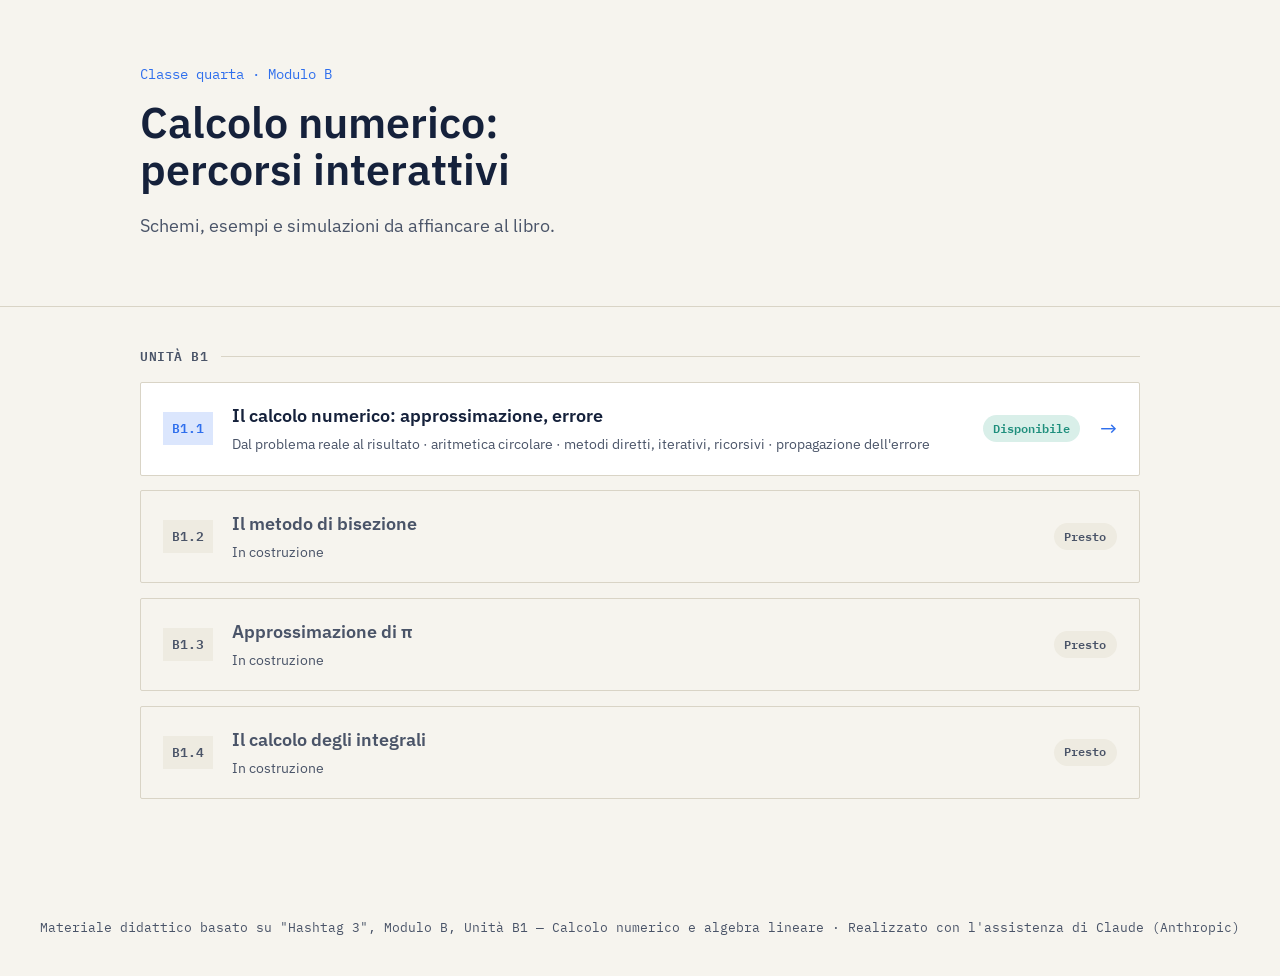
==== index.html @ eaafea5c "create le prime pagine e l'index" ====
<!DOCTYPE html>
<html lang="it">

<head>
  <meta charset="UTF-8">
  <meta name="viewport" content="width=device-width, initial-scale=1">
  <title>Calcolo numerico — Percorsi interattivi</title>
  <meta name="description" content="Indice dei percorsi interattivi del Modulo B: calcolo numerico, errore, bisezione, π, integrali">
  <link rel="preconnect" href="https://fonts.googleapis.com">
  <link rel="preconnect" href="https://fonts.gstatic.com" crossorigin>
  <link href="https://fonts.googleapis.com/css2?family=IBM+Plex+Mono:wght@400;500;600&family=IBM+Plex+Sans:ital,wght@0,400;0,600;1,400&display=swap" rel="stylesheet">
  <link rel="stylesheet" href="stile.css">
  <style>
    /* Stili specifici dell'indice: elenco di link (.linkcard).
       Colori, font e reset arrivano da stile.css.

       PER ATTIVARE UNA VOCE quando la pagina è pronta:
       1) sostituisci <div class="linkcard disabled" aria-disabled="true"> con <a class="linkcard ready" href="nome-pagina.html">
          (e il </div> di chiusura con </a>)
       2) cambia lo stato da "Presto" a "Disponibile"
       3) aggiungi <span class="arrow">→</span> in fondo alla card            */

    main { padding: 2.5em 1.5em 5em; }

    .module-label {
      font-family: var(--font-mono);
      font-size: .8rem;
      font-weight: 600;
      letter-spacing: .04em;
      text-transform: uppercase;
      color: var(--ink-soft);
      margin: 0 0 1.2em;
      display: flex; align-items: center; gap: 1em;
    }
    .module-label::after { content: ""; flex: 1; height: 1px; background: var(--line); }

    .list { display: flex; flex-direction: column; gap: .9em; }

    .linkcard {
      display: flex; align-items: center; gap: 1.2em;
      border: 1px solid var(--line);
      border-radius: var(--radius);
      background: #fff;
      padding: 1.2em 1.4em;
      text-decoration: none; color: inherit;
      transition: border-color .15s, transform .15s, box-shadow .15s;
    }
    a.linkcard:hover {
      border-color: var(--blue);
      transform: translateY(-2px);
      box-shadow: 0 14px 30px -20px rgba(21, 33, 59, .45);
    }
    a.linkcard:focus-visible { border-color: var(--blue); }

    .linkcard .num {
      font-family: var(--font-mono); font-size: .8rem; font-weight: 600;
      color: var(--blue); background: var(--blue-dim);
      padding: .5em .7em; white-space: nowrap; flex-shrink: 0;
    }
    .linkcard .body { flex: 1; min-width: 0; }
    .linkcard .body h3 { margin: 0 0 .2em; font-size: 1.1rem; }
    .linkcard .body p { margin: 0; font-size: .9rem; color: var(--ink-soft); max-width: none; }

    .linkcard .status {
      font-family: var(--font-mono); font-size: .72rem; font-weight: 600;
      white-space: nowrap; border-radius: 999px; padding: .4em .9em; flex-shrink: 0;
    }
    .linkcard.ready .status { background: var(--teal-dim); color: var(--teal); }
    .linkcard .arrow { font-size: 1.3rem; color: var(--blue); flex-shrink: 0; }

    .linkcard.disabled { cursor: default; background: transparent; }
    .linkcard.disabled .num { color: var(--ink-soft); background: var(--paper-dim); }
    .linkcard.disabled .status { background: var(--paper-dim); color: var(--ink-soft); }
    .linkcard.disabled .body h3 { color: var(--ink-soft); }

    @media (max-width: 560px) {
      .linkcard { flex-wrap: wrap; gap: .8em 1em; }
      .linkcard .body { flex-basis: calc(100% - 4.5em); }
      .linkcard .status { margin-left: auto; }
      .linkcard .arrow { display: none; }
    }
  </style>
</head>

<body>

  <header class="hero">
    <div class="inner">
      <div class="eyebrow">Classe quarta · Modulo B</div>
      <h1>Calcolo numerico: percorsi interattivi</h1>
      <p class="sub">Schemi, esempi e simulazioni da affiancare al libro.</p>
    </div>
  </header>

  <main>
    <div class="inner">
    <div class="module-label">Unità B1</div>
    <div class="list">

      <a class="linkcard ready" href="01-IntroErrore.html">
        <span class="num">B1.1</span>
        <span class="body">
          <h3>Il calcolo numerico: approssimazione, errore</h3>
          <p>Dal problema reale al risultato · aritmetica circolare · metodi diretti, iterativi, ricorsivi · propagazione dell'errore</p>
        </span>
        <span class="status">Disponibile</span>
        <span class="arrow">→</span>
      </a>

      <div class="linkcard disabled" aria-disabled="true">
        <span class="num">B1.2</span>
        <span class="body">
          <h3>Il metodo di bisezione</h3>
          <p>In costruzione</p>
        </span>
        <span class="status">Presto</span>
      </div>

      <div class="linkcard disabled" aria-disabled="true">
        <span class="num">B1.3</span>
        <span class="body">
          <h3>Approssimazione di π</h3>
          <p>In costruzione</p>
        </span>
        <span class="status">Presto</span>
      </div>

      <div class="linkcard disabled" aria-disabled="true">
        <span class="num">B1.4</span>
        <span class="body">
          <h3>Il calcolo degli integrali</h3>
          <p>In costruzione</p>
        </span>
        <span class="status">Presto</span>
      </div>

    </div>
    </div>
  </main>

  <footer>Materiale didattico basato su "Hashtag 3", Modulo B, Unità B1 — Calcolo numerico e algebra lineare ·
    Realizzato con l'assistenza di Claude (Anthropic)</footer>

</body>

</html>
---- stile.css ----
/* =====================================================================
   stile.css — foglio di stile condiviso per tutte le pagine del corso
   Font: IBM Plex Sans / IBM Plex Mono (caricati con <link> nell'HTML)
   Struttura tipica di una pagina:
     <header class="hero"><div class="inner"> … </div></header>
     <section [class="alt"]><div class="inner"> … </div></section>
     <footer> … </footer>
   ===================================================================== */

/* ---------- Variabili ---------- */
:root {
  --paper: #f6f4ee;
  --paper-dim: #eeebe1;
  --ink: #15213b;
  --ink-soft: #4a5468;
  --blue: #2f6fed;
  --blue-dim: #dbe6fd;
  --teal: #1f8f7d;
  --teal-dim: #d9efe9;
  --amber: #d98c1f;
  --amber-dim: #f8e6c8;
  --red: #c4432c;
  --red-dim: #fbe4de;
  --line: #d9d4c6;
  --radius: 2px;
  --maxw: 1000px;
  --font-sans: 'IBM Plex Sans', system-ui, -apple-system, 'Segoe UI', sans-serif;
  --font-mono: 'IBM Plex Mono', ui-monospace, 'SFMono-Regular', Menlo, Consolas, monospace;
}

/* ---------- Base ---------- */
* { box-sizing: border-box; }
html { scroll-behavior: smooth; }

body {
  margin: 0;
  background: var(--paper);
  color: var(--ink);
  font-family: var(--font-sans);
  line-height: 1.55;
}

code, .mono { font-family: var(--font-mono); }

h1, h2, h3 { font-weight: 600; margin: 0 0 .4em 0; }
h2 { font-size: 1.5rem; }
h3 { font-size: 1.1rem; margin-top: 1.8em; }
p  { margin: 0 0 1em 0; max-width: 70ch; }
a  { color: var(--blue); }

:focus-visible { outline: 2px solid var(--blue); outline-offset: 2px; }

/* ---------- Layout ---------- */
.inner { max-width: var(--maxw); margin: 0 auto; }

header.hero,
section {
  padding: 3.5em 1.5em;
  border-bottom: 1px solid var(--line);
}
section.alt { background: var(--paper-dim); }

header.hero { padding-top: 4em; padding-bottom: 3em; }
header.hero .eyebrow {
  font-family: var(--font-mono);
  color: var(--blue);
  font-size: .85rem;
  margin-bottom: 1em;
}
header.hero h1 {
  font-size: clamp(1.8rem, 4vw, 2.7rem);
  line-height: 1.1;
  max-width: 20ch;
}
header.hero .sub {
  font-size: 1.15rem;
  color: var(--ink-soft);
  max-width: 60ch;
}
.hero-meta {
  display: flex; gap: 2em; margin-top: 2em; flex-wrap: wrap;
  font-family: var(--font-mono); font-size: .85rem; color: var(--ink-soft);
}
.hero-meta div span {
  display: block; color: var(--ink); font-size: 1.3rem; font-weight: 600;
  font-family: var(--font-sans);
}

footer {
  padding: 3em 1.5em;
  text-align: center;
  color: var(--ink-soft);
  font-family: var(--font-mono);
  font-size: .8rem;
}

.grid2, .grid3 { display: grid; gap: 1.2em; margin-top: 1.4em; }
.grid2 { grid-template-columns: repeat(2, 1fr); }
.grid3 { grid-template-columns: repeat(3, 1fr); }
@media (max-width: 820px) {
  .grid2, .grid3 { grid-template-columns: 1fr; }
}

/* ---------- Navigazione (opzionale) ---------- */
nav.toc {
  position: sticky; top: 0; z-index: 50;
  background: var(--ink); color: var(--paper);
  display: flex; overflow-x: auto; white-space: nowrap;
  border-bottom: 3px solid var(--blue);
}
nav.toc a {
  color: var(--paper); text-decoration: none;
  padding: .85em 1.1em; font-size: .85rem; font-family: var(--font-mono);
  border-right: 1px solid rgba(255, 255, 255, .12); opacity: .75;
}
nav.toc a:hover { opacity: 1; background: rgba(255, 255, 255, .06); }
nav.toc a span.n { color: var(--blue); margin-right: .5em; }

/* ---------- Titoli di sezione ---------- */
.kicker {
  font-family: var(--font-mono);
  color: var(--blue);
  font-size: .85rem;
  display: flex; align-items: center; gap: .6em;
  margin-bottom: .6em;
}
.kicker .num {
  width: 1.8em; height: 1.8em;
  border: 1px solid var(--blue); border-radius: 50%;
  display: flex; align-items: center; justify-content: center;
  color: var(--blue); font-size: .8rem;
}

/* ---------- Badge e riquadri di servizio ---------- */
.badge {
  font-family: var(--font-mono);
  font-size: .72rem;
  padding: .25em .6em;
  border: 1px solid;
  display: inline-block;
  vertical-align: middle;
}
.badge.onbook { color: var(--teal);  border-color: var(--teal);  background: var(--teal-dim); }
.badge.extra  { color: var(--amber); border-color: var(--amber); background: var(--amber-dim); }

.legend-box {
  display: flex; gap: .8em 2em; flex-wrap: wrap; align-items: center;
  border: 1px solid var(--line); background: #fff;
  padding: .9em 1.3em; margin: 1.6em 0 0; font-size: .9rem;
}
.legend-box .item { display: flex; align-items: center; gap: .6em; }

.teacher-note {
  border-left: 3px solid var(--teal);
  background: var(--teal-dim);
  padding: 1em 1.4em; margin: 1.5em 0; font-size: .95rem;
}
.teacher-note strong {
  color: var(--teal); font-family: var(--font-mono); font-size: .8rem;
  display: block; margin-bottom: .4em;
}

.panel {
  background: #fff; border: 1px solid var(--line);
  padding: 1.6em 1.8em; margin: 1.6em 0;
}

.resource {
  border-left: 3px solid var(--amber);
  background: var(--amber-dim);
  padding: 1em 1.3em; margin-bottom: 1em;
}
.resource .tag { font-family: var(--font-mono); font-size: .75rem; color: var(--amber); font-weight: 600; }

/* ---------- Pulsanti e form ---------- */
button {
  font-family: var(--font-mono); font-size: .85rem;
  background: var(--ink); color: var(--paper);
  border: none; padding: .7em 1.3em; cursor: pointer; border-radius: var(--radius);
}
button:hover { background: var(--blue); }
button.secondary { background: none; color: var(--ink); border: 1px solid var(--ink); }
button.secondary:hover { background: var(--ink); color: var(--paper); }
button:disabled { opacity: .4; cursor: not-allowed; }

select {
  font-family: var(--font-mono); padding: .5em; border: 1px solid var(--ink);
}

/* ---------- Tabelle dati ---------- */
table {
  border-collapse: collapse; width: 100%;
  font-family: var(--font-mono); font-size: .82rem; margin-top: 1em;
}
th, td { border: 1px solid var(--line); padding: .4em .6em; text-align: right; }
th { background: var(--ink); color: var(--paper); font-weight: 500; }
td:first-child, th:first-child { text-align: center; }
tbody tr:last-child { background: var(--blue-dim); }

.converged { color: var(--teal); font-family: var(--font-mono); font-size: .85rem; margin-top: .7em; }

/* Tabella di formule */
.formula-table {
  width: 100%; border-collapse: collapse; margin: 1.6em 0;
  font-size: 1.05rem; background: #fff; border: 1px solid var(--line);
}
.formula-table th {
  background: var(--ink); color: var(--paper); text-align: left;
  padding: .6em .9em; font-family: var(--font-mono); font-size: .8rem; font-weight: 500;
}
.formula-table td { padding: 1em .9em; border-top: 1px solid var(--line); vertical-align: middle; text-align: left; }
.formula-table td:first-child {
  font-family: var(--font-mono); font-size: .85rem; white-space: nowrap; width: 1%;
}
.formula-table td:first-child .sub { display: block; color: var(--ink-soft); font-size: .85em; font-weight: 400; }

/* ---------- Formule in HTML ---------- */
.formula-line { font-size: 1.1rem; }
.sqrt { white-space: nowrap; }
.sqrt .rad-inner { border-top: 1.5px solid currentColor; padding: 0 .12em 0 .04em; }

.frac {
  display: inline-flex; flex-direction: column; vertical-align: middle;
  text-align: center; font-size: .85em; line-height: 1.15em;
  margin: 0 .1em; position: relative; top: .05em;
}
.frac .num { border-bottom: 1.3px solid currentColor; padding: 0 .2em; }
.frac .den { padding: 0 .2em; }

.sigma {
  position: relative; display: inline-block; font-size: 1.5em;
  vertical-align: middle; margin: 0 .2em; line-height: 1; top: .08em;
}
.sigma .lim-top, .sigma .lim-bot {
  position: absolute; left: 50%; transform: translateX(-50%);
  font-size: .4em; white-space: nowrap;
}
.sigma .lim-top { top: -0.7em; }
.sigma .lim-bot { bottom: -0.5em; }

.lim {
  display: inline-flex; flex-direction: column; align-items: center;
  vertical-align: middle; line-height: 1.15; margin: 0 .3em;
}
.lim .lim-sub { font-size: .7em; }

.bullets { max-width: 70ch; padding-left: 1.2em; margin: 0 0 1.4em; }
.bullets li { margin-bottom: .4em; }
.bullets .formula-line { margin: .5em 0 .3em; }

/* ---------- Schema a blocchi ---------- */
.schema {
  display: flex; align-items: center; gap: .6em; flex-wrap: wrap;
  margin: 1.8em 0; font-family: var(--font-mono); font-size: .85rem;
}
.schema .box { border: 1px solid var(--ink); padding: .9em 1.1em; background: #fff; text-align: center; }
.schema .box.g1 { background: var(--amber-dim); border-color: var(--amber); }
.schema .box.g2 { background: var(--teal-dim);  border-color: var(--teal); }
.schema .arrow { color: var(--blue); font-size: 1.2rem; }
.schema .approx { font-size: .75rem; width: 100%; line-height: 1.7; }
.schema .approx .a1 { color: var(--amber); font-weight: 600; display: block; }
.schema .approx .a2 { color: var(--teal);  font-weight: 600; display: block; }
@media (max-width: 600px) {
  .schema { flex-direction: column; align-items: stretch; }
  .schema .arrow { text-align: center; transform: rotate(90deg); }
}

/* ---------- Simulazione overflow ---------- */
.overflow-box { display: flex; gap: 2em; align-items: center; flex-wrap: wrap; }
.byte-display {
  font-family: var(--font-mono); font-size: 2.6rem; font-weight: 600;
  background: var(--ink); color: var(--paper);
  padding: .4em .7em; min-width: 3.5em; text-align: center;
  transition: background .15s;
}
.byte-display.overflow { background: var(--red); animation: shake .35s; }
@keyframes shake {
  0%, 100% { transform: translateX(0); }
  25% { transform: translateX(-6px); }
  75% { transform: translateX(6px); }
}
.bits { display: flex; gap: .25em; margin-top: .7em; }
.bit {
  width: 1.6em; height: 1.6em; border: 1px solid var(--ink);
  display: flex; align-items: center; justify-content: center;
  font-family: var(--font-mono); font-size: .85rem; background: #fff;
}
.bit.on { background: var(--blue); color: #fff; }
.overflow-msg { font-family: var(--font-mono); font-size: .85rem; color: var(--red); min-height: 1.4em; margin-top: .8em; max-width: 42ch; }

/* ---------- Flip card ----------
   Le due facce occupano la stessa cella di una griglia: l'altezza si adatta
   alla faccia più alta, quindi il testo non viene mai tagliato.
   Uso:
   <div class="flip-card">
     <div class="flip-inner">
       <div class="flip-face front"> … </div>
       <div class="flip-face back"> … </div>
     </div>
   </div>                                                              */
.flip-card { perspective: 1000px; cursor: pointer; min-height: 200px; }
.flip-card.wide { max-width: 720px; }

.flip-inner {
  position: relative; width: 100%; height: 100%;
  display: grid;
  transition: transform .5s;
  transform-style: preserve-3d;
}
.flip-card.flipped .flip-inner { transform: rotateY(180deg); }

.flip-face {
  grid-area: 1 / 1;
  -webkit-backface-visibility: hidden;
  backface-visibility: hidden;
  border: 1px solid var(--line);
  padding: 1.3em;
  background: #fff;
  display: flex; flex-direction: column; justify-content: center;
}
.flip-face.back { transform: rotateY(180deg); background: var(--ink); color: var(--paper); font-size: .9rem; }
.flip-face p { max-width: none; }
.flip-face .tag { font-family: var(--font-mono); font-size: .75rem; color: var(--blue); }
.flip-face h3 { margin-top: .3em; }
.flip-hint { font-family: var(--font-mono); font-size: .7rem; color: var(--ink-soft); margin: .9em 0 0; }

@media (prefers-reduced-motion: reduce) {
  .flip-inner { transition: none; }
  .byte-display.overflow { animation: none; }
}

/* ---------- Slider / controlli (π, bisezione…) ---------- */
.pi-controls, .bisec-controls {
  display: flex; align-items: center; gap: 1em; flex-wrap: wrap; margin-bottom: 1em;
}
.pi-controls input[type=range] { flex: 1; min-width: 180px; }
.pi-readouts { display: flex; gap: 1.5em; flex-wrap: wrap; font-family: var(--font-mono); font-size: .85rem; }
.pi-readouts .val { font-size: 1.15rem; font-weight: 600; }
.leg { display: inline-flex; align-items: center; gap: .4em; }
.dot { width: .7em; height: .7em; border-radius: 50%; display: inline-block; }

/* ---------- Quiz ---------- */
.quiz-q { border: 1px solid var(--line); background: #fff; padding: 1.3em 1.5em; margin-bottom: 1.2em; }
.quiz-q p.qtext { font-weight: 600; margin-bottom: .8em; }
.quiz-q label { display: block; padding: .4em 0; cursor: pointer; font-size: .95rem; }
.quiz-feedback { margin-top: .8em; font-family: var(--font-mono); font-size: .85rem; padding: .6em; display: none; }
.quiz-feedback.ok { background: var(--teal-dim); color: var(--teal); display: block; }
.quiz-feedback.ko { background: var(--red-dim);  color: var(--red);  display: block; }

/* ---------- Simulazione propagazione dell'errore ---------- */
.sim-controls { display: flex; flex-wrap: wrap; align-items: center; gap: .8em 1.6em; margin-bottom: 1em; font-family: var(--font-mono); font-size: .85rem; }
.sim-controls label { display: inline-flex; align-items: center; gap: .6em; }
.sim-controls input[type=number] { font-family: var(--font-mono); font-size: .95rem; width: 7.5em; padding: .4em .5em; border: 1px solid var(--ink); background: #fff; }
.sim-controls input[type=range] { width: 200px; max-width: 100%; }
.sim-controls b { min-width: 1.6em; font-size: 1rem; }
.chips { display: inline-flex; gap: .4em; align-items: center; flex-wrap: wrap; }
.chips button { padding: .35em .8em; font-size: .8rem; }
.sim-buttons { display: flex; flex-wrap: wrap; align-items: center; gap: .6em; margin-bottom: 1.2em; }
.sim-buttons select { font-size: .85rem; }

.sim-readouts { display: grid; grid-template-columns: repeat(auto-fit, minmax(160px, 1fr)); gap: .8em; margin-bottom: .8em; }
.sim-cell { border: 1px solid var(--line); background: var(--paper); padding: .6em .8em; min-width: 0; }
.sim-cell .lbl { font-family: var(--font-mono); font-size: .7rem; color: var(--ink-soft); display: block; }
.sim-cell .v { font-family: var(--font-mono); font-size: 1rem; font-weight: 600; word-break: break-all; }
.sim-cell.bad  { background: var(--red-dim);  border-color: var(--red);  color: var(--red); }
.sim-cell.good { background: var(--teal-dim); border-color: var(--teal); color: var(--teal); }
.sim-msg { min-height: 3em; font-size: .95rem; margin: 0 0 1em; max-width: none; }

.sim-cap { font-family: var(--font-mono); font-size: .8rem; margin: 1.2em 0 .3em; color: var(--ink); }
.sim-cap small { color: var(--ink-soft); }
.sim-chart svg { width: 100%; height: auto; display: block; background: #fff; border: 1px solid var(--line); }
.sim-legend { display: flex; flex-wrap: wrap; gap: .4em 1.2em; font-family: var(--font-mono); font-size: .75rem; color: var(--ink-soft); margin-top: .5em; }
.sim-legend i { display: inline-block; width: 1.4em; height: 0; border-top: 3px solid; vertical-align: middle; margin-right: .4em; }

svg .c-grid  { stroke: var(--line); stroke-width: 1; }
svg .c-text  { font: 12px var(--font-mono); fill: var(--ink-soft); }
svg .c-div   { stroke: var(--ink-soft); stroke-width: 1; stroke-dasharray: 2 4; }
svg .c-floor { stroke: var(--red); stroke-width: 1.2; stroke-dasharray: 6 4; }
svg .c-floor-t { fill: var(--red); }
svg .c-ideal { fill: none; stroke: #9aa3b5; stroke-width: 1.6; stroke-dasharray: 5 4; }
svg .c-down  { fill: none; stroke: var(--blue);  stroke-width: 2.5; }
svg .c-up    { fill: none; stroke: var(--amber); stroke-width: 2.5; }
svg .c-dot-down { fill: var(--blue); }
svg .c-dot-up   { fill: var(--amber); }
svg .c-down-t { fill: var(--blue); font-weight: 600; }
svg .c-up-t   { fill: var(--amber); font-weight: 600; }
svg .c-now   { fill: var(--ink); stroke: #fff; stroke-width: 2; }
svg .c-now.lost { fill: var(--red); }
svg .c-err   { fill: var(--ink); cursor: pointer; }
svg .c-zero  { fill: #fff; stroke: var(--teal); stroke-width: 1.8; cursor: pointer; }
svg .c-ok-t  { fill: var(--teal); }
svg .c-ring  { fill: none; stroke: var(--blue); stroke-width: 2.2; }
@media (max-width: 600px) {
  svg .c-text { font-size: 17px; }
}
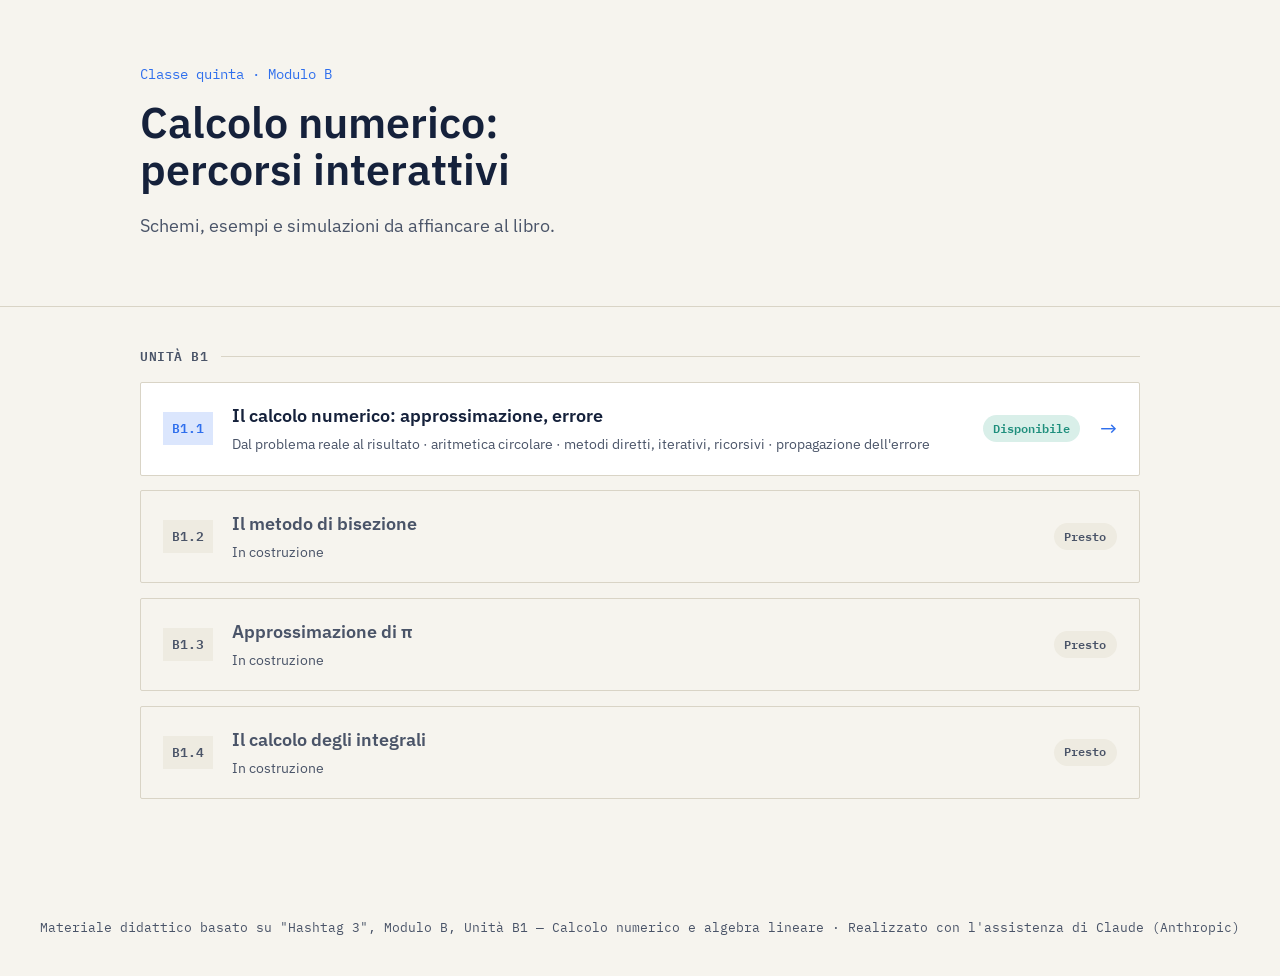
==== commit 718a4f3f: "sistemato index" ====
--- a/index.html
+++ b/index.html
@@ -5,10 +5,13 @@
   <meta charset="UTF-8">
   <meta name="viewport" content="width=device-width, initial-scale=1">
   <title>Calcolo numerico — Percorsi interattivi</title>
-  <meta name="description" content="Indice dei percorsi interattivi del Modulo B: calcolo numerico, errore, bisezione, π, integrali">
+  <meta name="description"
+    content="Indice dei percorsi interattivi del Modulo B: calcolo numerico, errore, bisezione, π, integrali">
   <link rel="preconnect" href="https://fonts.googleapis.com">
   <link rel="preconnect" href="https://fonts.gstatic.com" crossorigin>
-  <link href="https://fonts.googleapis.com/css2?family=IBM+Plex+Mono:wght@400;500;600&family=IBM+Plex+Sans:ital,wght@0,400;0,600;1,400&display=swap" rel="stylesheet">
+  <link
+    href="https://fonts.googleapis.com/css2?family=IBM+Plex+Mono:wght@400;500;600&family=IBM+Plex+Sans:ital,wght@0,400;0,600;1,400&display=swap"
+    rel="stylesheet">
   <link rel="stylesheet" href="stile.css">
   <style>
     /* Stili specifici dell'indice: elenco di link (.linkcard).
@@ -20,7 +23,9 @@
        2) cambia lo stato da "Presto" a "Disponibile"
        3) aggiungi <span class="arrow">→</span> in fondo alla card            */
 
-    main { padding: 2.5em 1.5em 5em; }
+    main {
+      padding: 2.5em 1.5em 5em;
+    }
 
     .module-label {
       font-family: var(--font-mono);
@@ -30,54 +35,132 @@
       text-transform: uppercase;
       color: var(--ink-soft);
       margin: 0 0 1.2em;
-      display: flex; align-items: center; gap: 1em;
-    }
-    .module-label::after { content: ""; flex: 1; height: 1px; background: var(--line); }
-
-    .list { display: flex; flex-direction: column; gap: .9em; }
+      display: flex;
+      align-items: center;
+      gap: 1em;
+    }
+
+    .module-label::after {
+      content: "";
+      flex: 1;
+      height: 1px;
+      background: var(--line);
+    }
+
+    .list {
+      display: flex;
+      flex-direction: column;
+      gap: .9em;
+    }
 
     .linkcard {
-      display: flex; align-items: center; gap: 1.2em;
+      display: flex;
+      align-items: center;
+      gap: 1.2em;
       border: 1px solid var(--line);
       border-radius: var(--radius);
       background: #fff;
       padding: 1.2em 1.4em;
-      text-decoration: none; color: inherit;
+      text-decoration: none;
+      color: inherit;
       transition: border-color .15s, transform .15s, box-shadow .15s;
     }
+
     a.linkcard:hover {
       border-color: var(--blue);
       transform: translateY(-2px);
       box-shadow: 0 14px 30px -20px rgba(21, 33, 59, .45);
     }
-    a.linkcard:focus-visible { border-color: var(--blue); }
+
+    a.linkcard:focus-visible {
+      border-color: var(--blue);
+    }
 
     .linkcard .num {
-      font-family: var(--font-mono); font-size: .8rem; font-weight: 600;
-      color: var(--blue); background: var(--blue-dim);
-      padding: .5em .7em; white-space: nowrap; flex-shrink: 0;
-    }
-    .linkcard .body { flex: 1; min-width: 0; }
-    .linkcard .body h3 { margin: 0 0 .2em; font-size: 1.1rem; }
-    .linkcard .body p { margin: 0; font-size: .9rem; color: var(--ink-soft); max-width: none; }
+      font-family: var(--font-mono);
+      font-size: .8rem;
+      font-weight: 600;
+      color: var(--blue);
+      background: var(--blue-dim);
+      padding: .5em .7em;
+      white-space: nowrap;
+      flex-shrink: 0;
+    }
+
+    .linkcard .body {
+      flex: 1;
+      min-width: 0;
+    }
+
+    .linkcard .body h3 {
+      margin: 0 0 .2em;
+      font-size: 1.1rem;
+    }
+
+    .linkcard .body p {
+      margin: 0;
+      font-size: .9rem;
+      color: var(--ink-soft);
+      max-width: none;
+    }
 
     .linkcard .status {
-      font-family: var(--font-mono); font-size: .72rem; font-weight: 600;
-      white-space: nowrap; border-radius: 999px; padding: .4em .9em; flex-shrink: 0;
-    }
-    .linkcard.ready .status { background: var(--teal-dim); color: var(--teal); }
-    .linkcard .arrow { font-size: 1.3rem; color: var(--blue); flex-shrink: 0; }
-
-    .linkcard.disabled { cursor: default; background: transparent; }
-    .linkcard.disabled .num { color: var(--ink-soft); background: var(--paper-dim); }
-    .linkcard.disabled .status { background: var(--paper-dim); color: var(--ink-soft); }
-    .linkcard.disabled .body h3 { color: var(--ink-soft); }
+      font-family: var(--font-mono);
+      font-size: .72rem;
+      font-weight: 600;
+      white-space: nowrap;
+      border-radius: 999px;
+      padding: .4em .9em;
+      flex-shrink: 0;
+    }
+
+    .linkcard.ready .status {
+      background: var(--teal-dim);
+      color: var(--teal);
+    }
+
+    .linkcard .arrow {
+      font-size: 1.3rem;
+      color: var(--blue);
+      flex-shrink: 0;
+    }
+
+    .linkcard.disabled {
+      cursor: default;
+      background: transparent;
+    }
+
+    .linkcard.disabled .num {
+      color: var(--ink-soft);
+      background: var(--paper-dim);
+    }
+
+    .linkcard.disabled .status {
+      background: var(--paper-dim);
+      color: var(--ink-soft);
+    }
+
+    .linkcard.disabled .body h3 {
+      color: var(--ink-soft);
+    }
 
     @media (max-width: 560px) {
-      .linkcard { flex-wrap: wrap; gap: .8em 1em; }
-      .linkcard .body { flex-basis: calc(100% - 4.5em); }
-      .linkcard .status { margin-left: auto; }
-      .linkcard .arrow { display: none; }
+      .linkcard {
+        flex-wrap: wrap;
+        gap: .8em 1em;
+      }
+
+      .linkcard .body {
+        flex-basis: calc(100% - 4.5em);
+      }
+
+      .linkcard .status {
+        margin-left: auto;
+      }
+
+      .linkcard .arrow {
+        display: none;
+      }
     }
   </style>
 </head>
@@ -86,7 +169,7 @@
 
   <header class="hero">
     <div class="inner">
-      <div class="eyebrow">Classe quarta · Modulo B</div>
+      <div class="eyebrow">Classe quinta · Modulo B</div>
       <h1>Calcolo numerico: percorsi interattivi</h1>
       <p class="sub">Schemi, esempi e simulazioni da affiancare al libro.</p>
     </div>
@@ -94,47 +177,48 @@
 
   <main>
     <div class="inner">
-    <div class="module-label">Unità B1</div>
-    <div class="list">
-
-      <a class="linkcard ready" href="01-IntroErrore.html">
-        <span class="num">B1.1</span>
-        <span class="body">
-          <h3>Il calcolo numerico: approssimazione, errore</h3>
-          <p>Dal problema reale al risultato · aritmetica circolare · metodi diretti, iterativi, ricorsivi · propagazione dell'errore</p>
-        </span>
-        <span class="status">Disponibile</span>
-        <span class="arrow">→</span>
-      </a>
-
-      <div class="linkcard disabled" aria-disabled="true">
-        <span class="num">B1.2</span>
-        <span class="body">
-          <h3>Il metodo di bisezione</h3>
-          <p>In costruzione</p>
-        </span>
-        <span class="status">Presto</span>
+      <div class="module-label">Unità B1</div>
+      <div class="list">
+
+        <a class="linkcard ready" href="01-IntroErrore.html">
+          <span class="num">B1.1</span>
+          <span class="body">
+            <h3>Il calcolo numerico: approssimazione, errore</h3>
+            <p>Dal problema reale al risultato · aritmetica circolare · metodi diretti, iterativi, ricorsivi ·
+              propagazione dell'errore</p>
+          </span>
+          <span class="status">Disponibile</span>
+          <span class="arrow">→</span>
+        </a>
+
+        <div class="linkcard disabled" aria-disabled="true">
+          <span class="num">B1.2</span>
+          <span class="body">
+            <h3>Il metodo di bisezione</h3>
+            <p>In costruzione</p>
+          </span>
+          <span class="status">Presto</span>
+        </div>
+
+        <div class="linkcard disabled" aria-disabled="true">
+          <span class="num">B1.3</span>
+          <span class="body">
+            <h3>Approssimazione di π</h3>
+            <p>In costruzione</p>
+          </span>
+          <span class="status">Presto</span>
+        </div>
+
+        <div class="linkcard disabled" aria-disabled="true">
+          <span class="num">B1.4</span>
+          <span class="body">
+            <h3>Il calcolo degli integrali</h3>
+            <p>In costruzione</p>
+          </span>
+          <span class="status">Presto</span>
+        </div>
+
       </div>
-
-      <div class="linkcard disabled" aria-disabled="true">
-        <span class="num">B1.3</span>
-        <span class="body">
-          <h3>Approssimazione di π</h3>
-          <p>In costruzione</p>
-        </span>
-        <span class="status">Presto</span>
-      </div>
-
-      <div class="linkcard disabled" aria-disabled="true">
-        <span class="num">B1.4</span>
-        <span class="body">
-          <h3>Il calcolo degli integrali</h3>
-          <p>In costruzione</p>
-        </span>
-        <span class="status">Presto</span>
-      </div>
-
-    </div>
     </div>
   </main>
 
@@ -143,4 +227,4 @@
 
 </body>
 
-</html>
+</html>
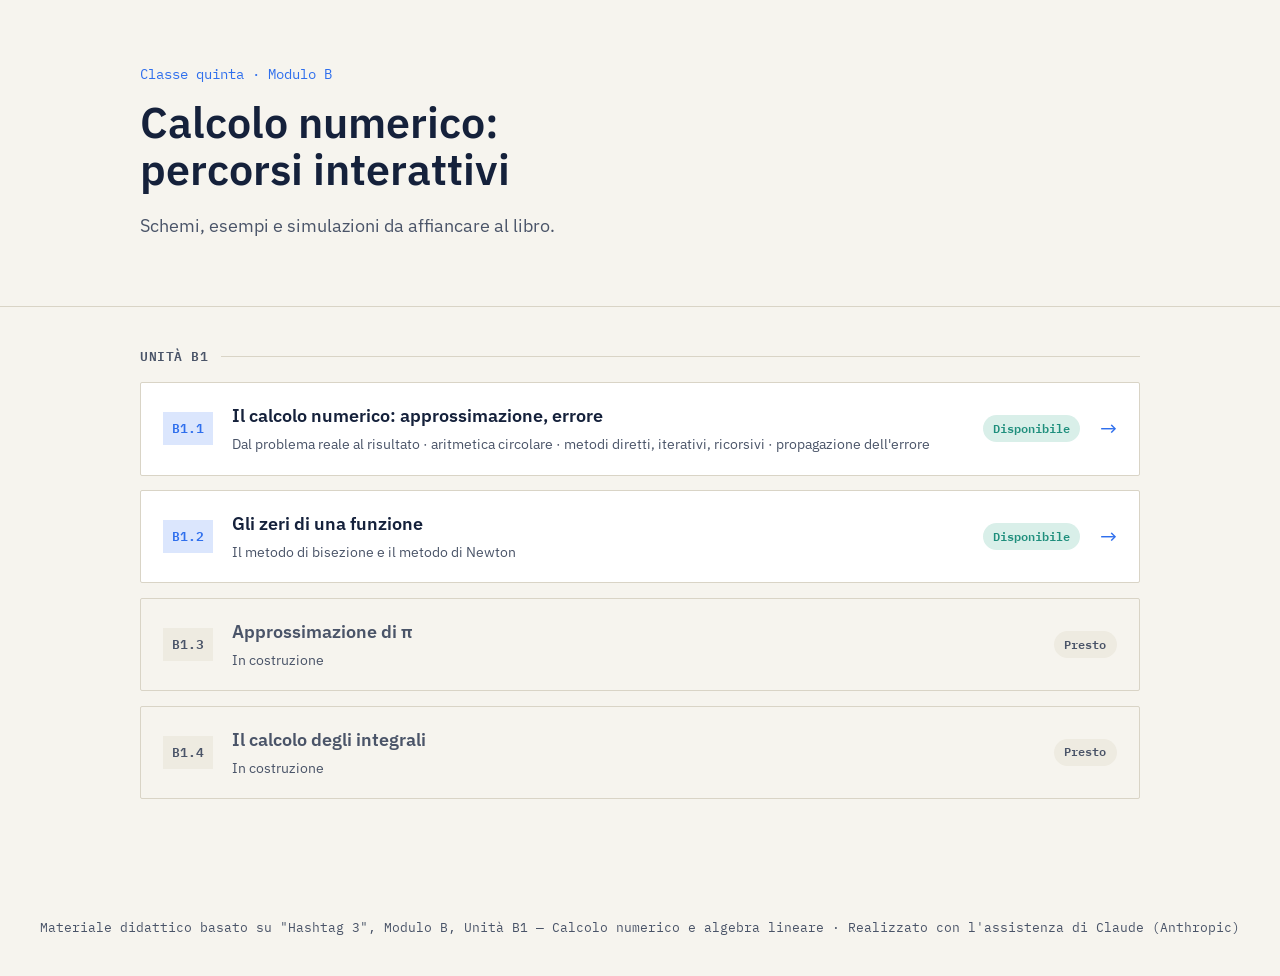
==== commit b68b0cbe: "Aggiunta pagina Zeri funzione" ====
--- a/index.html
+++ b/index.html
@@ -191,13 +191,14 @@
           <span class="arrow">→</span>
         </a>
 
-        <div class="linkcard disabled" aria-disabled="true">
+        <div class="linkcard ready" href="02-ZeriFunzione.html">
           <span class="num">B1.2</span>
           <span class="body">
-            <h3>Il metodo di bisezione</h3>
-            <p>In costruzione</p>
-          </span>
-          <span class="status">Presto</span>
+            <h3>Gli zeri di una funzione</h3>
+            <p>Il metodo di bisezione e il metodo di Newton</p>
+          </span>
+          <span class="status">Disponibile</span>
+          <span class="arrow">→</span>
         </div>
 
         <div class="linkcard disabled" aria-disabled="true">
--- a/stile.css
+++ b/stile.css
@@ -393,3 +393,12 @@
 @media (max-width: 600px) {
   svg .c-text { font-size: 17px; }
 }
+
+/* ---------- Zeri di una funzione (grafico + tabella) ---------- */
+.bisec-controls label { font-family: var(--font-mono); font-size: .85rem; display: inline-flex; align-items: center; gap: .4em; }
+.panel canvas { width: 100%; display: block; border: 1px solid var(--line); background: #fff; }
+.zeri-hint { font-size: .9rem; color: var(--ink-soft); margin: .3em 0 1em; max-width: none; min-height: 1.4em; }
+.table-scroll { max-height: 260px; overflow: auto; border: 1px solid var(--line); margin-top: 1em; }
+.table-scroll table { margin-top: 0; }
+.table-scroll thead th { position: sticky; top: 0; }
+.converged.fail { color: var(--red); }
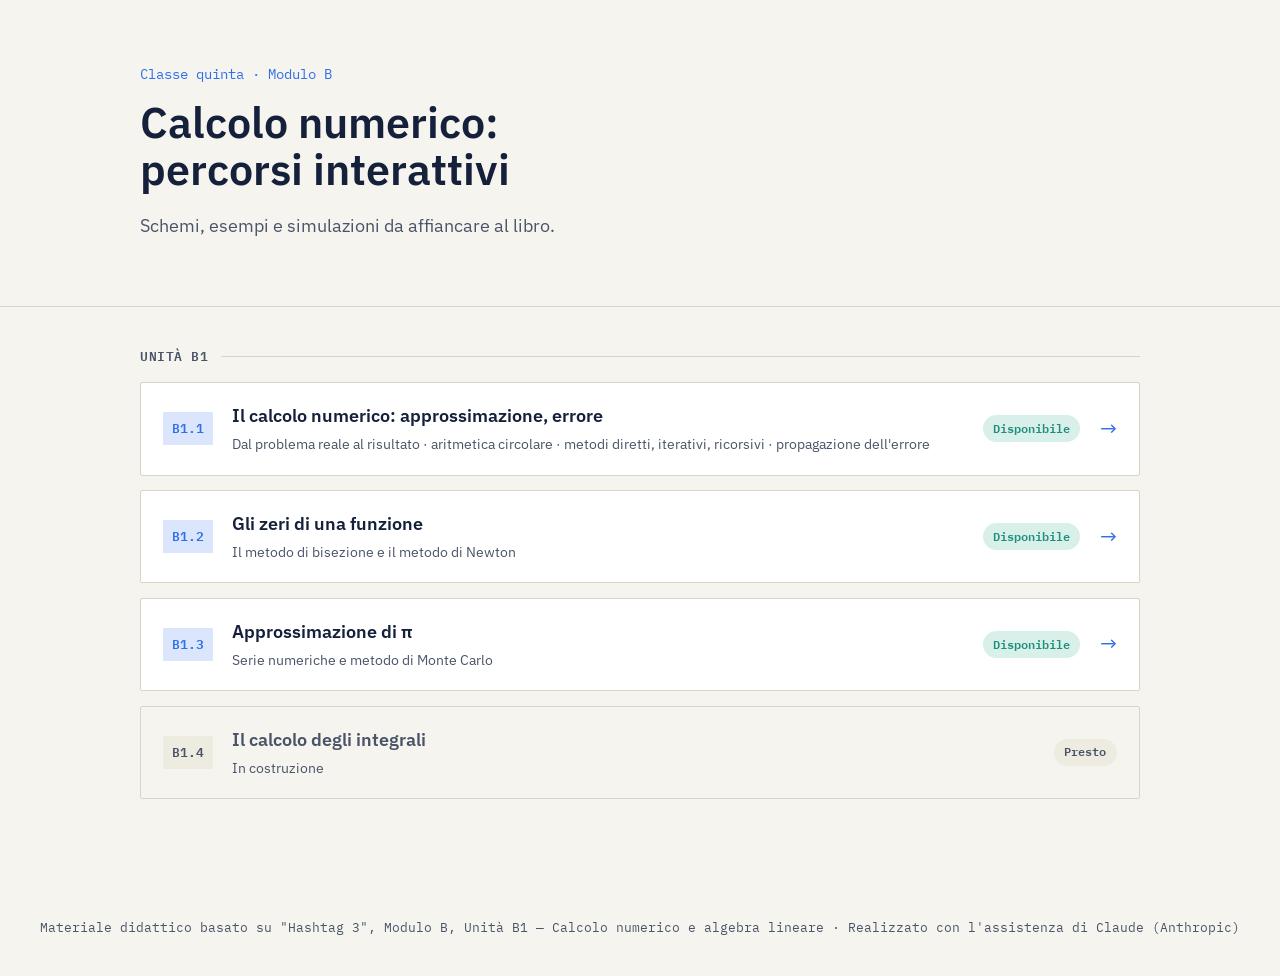
==== commit 43c046c2: "aggiunti pi greco" ====
--- a/index.html
+++ b/index.html
@@ -191,7 +191,7 @@
           <span class="arrow">→</span>
         </a>
 
-        <div class="linkcard ready" href="02-ZeriFunzione.html">
+        <a class="linkcard ready" href="02-ZeriFunzione.html">
           <span class="num">B1.2</span>
           <span class="body">
             <h3>Gli zeri di una funzione</h3>
@@ -199,16 +199,17 @@
           </span>
           <span class="status">Disponibile</span>
           <span class="arrow">→</span>
-        </div>
-
-        <div class="linkcard disabled" aria-disabled="true">
+        </a>
+
+        <a class="linkcard ready" href="03-Pigreco.html">
           <span class="num">B1.3</span>
           <span class="body">
             <h3>Approssimazione di π</h3>
-            <p>In costruzione</p>
-          </span>
-          <span class="status">Presto</span>
-        </div>
+            <p>Serie numeriche e metodo di Monte Carlo</p>
+          </span>
+          <span class="status">Disponibile</span>
+          <span class="arrow">→</span>
+        </a>
 
         <div class="linkcard disabled" aria-disabled="true">
           <span class="num">B1.4</span>
--- a/stile.css
+++ b/stile.css
@@ -402,3 +402,10 @@
 .table-scroll table { margin-top: 0; }
 .table-scroll thead th { position: sticky; top: 0; }
 .converged.fail { color: var(--red); }
+
+/* ---------- Approssimazione di π ---------- */
+.panel canvas.canvas-square { width: min(100%, 420px); margin: 0 auto; }
+.pi-readouts.center { justify-content: center; }
+.pi-note { text-align: center; font-size: .9rem; color: var(--ink-soft); margin: .7em auto 0; max-width: none; }
+.pi-history { font-family: var(--font-mono); font-size: .8rem; color: var(--ink-soft); text-align: center; margin: .5em 0 0; }
+.formula-table tbody tr:last-child { background: transparent; }
